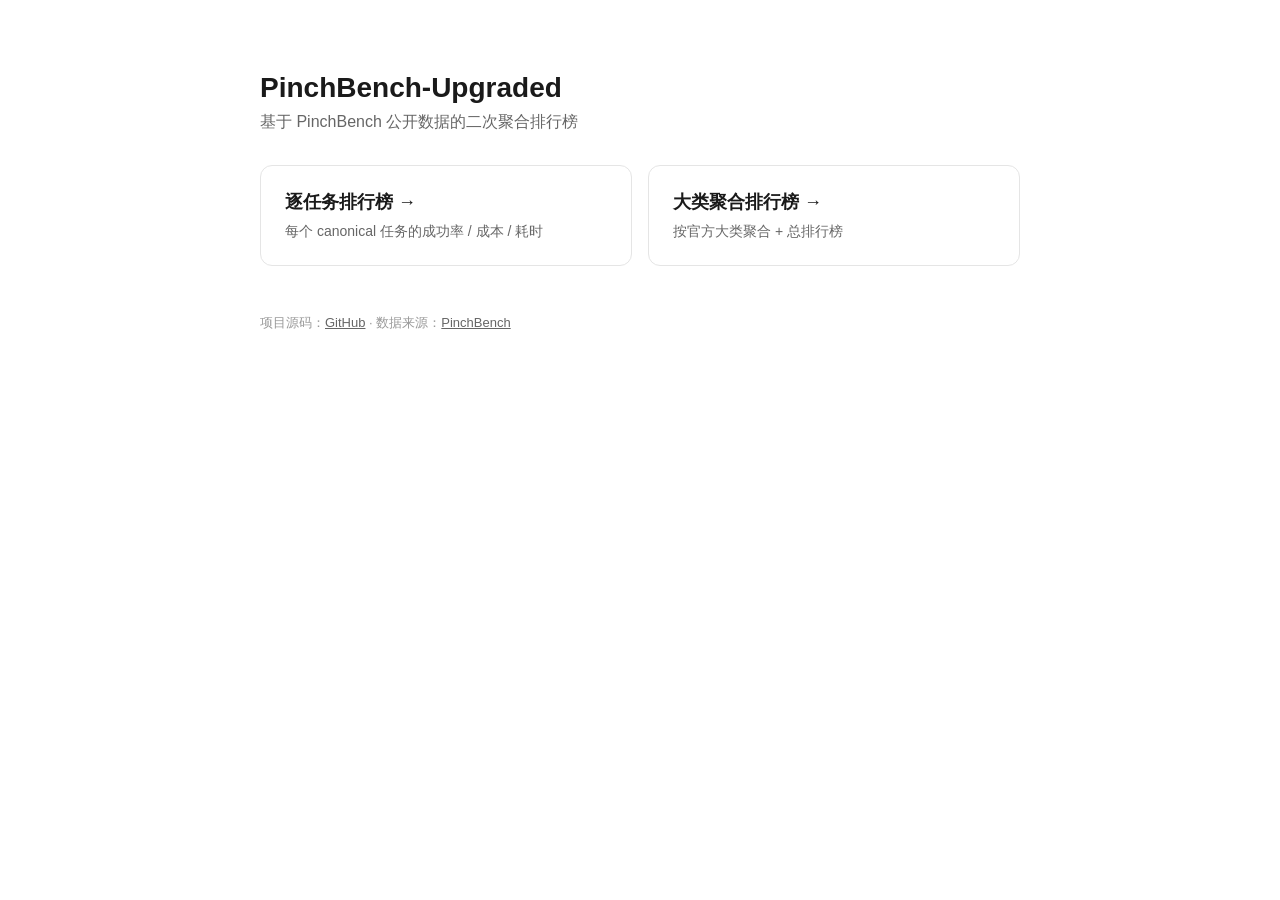
==== index.html @ 32dd15e4 "Rename ranking.html to index.html" ====
<!DOCTYPE html>
<html lang="zh-CN">
<head>
  <meta charset="UTF-8">
  <title>PinchBench-Upgraded · 排行榜</title>
  <style>
    body { font-family: -apple-system, "PingFang SC", "Microsoft YaHei", sans-serif;
           max-width: 760px; margin: 8vh auto; padding: 0 24px; color: #1a1a1a; }
    h1 { font-size: 28px; margin-bottom: 8px; }
    p.sub { color: #666; margin-top: 0; }
    .grid { display: grid; grid-template-columns: 1fr 1fr; gap: 16px; margin-top: 32px; }
    @media (max-width: 600px) { .grid { grid-template-columns: 1fr; } }
    a.card { display: block; padding: 24px; border: 1px solid #e5e5e5; border-radius: 12px;
             text-decoration: none; color: inherit; transition: all .15s; }
    a.card:hover { border-color: #1a1a1a; transform: translateY(-2px); }
    a.card h2 { margin: 0 0 8px; font-size: 18px; }
    a.card span { color: #666; font-size: 14px; }
    footer { margin-top: 48px; font-size: 13px; color: #999; }
    footer a { color: #666; }
  </style>
</head>
<body>
  <h1>PinchBench-Upgraded</h1>
  <p class="sub">基于 PinchBench 公开数据的二次聚合排行榜</p>

  <div class="grid">
    <a class="card" href="./pinchbench_data/current-newest2.0.0-20260520/analysis/current_task_rankings/current_selected_task_rankings.html">
      <h2>逐任务排行榜 →</h2>
      <span>每个 canonical 任务的成功率 / 成本 / 耗时</span>
    </a>
    <a class="card" href="./pinchbench_data/current-newest2.0.0-20260520/analysis/current_task_rankings/current_selected_category_rankings.html">
      <h2>大类聚合排行榜 →</h2>
      <span>按官方大类聚合 + 总排行榜</span>
    </a>
  </div>

  <footer>
    项目源码：<a href="https://github.com/UnicomAI/pinchbench-upgraded">GitHub</a> · 数据来源：<a href="https://pinchbench.com/">PinchBench</a>
  </footer>
</body>
</html>
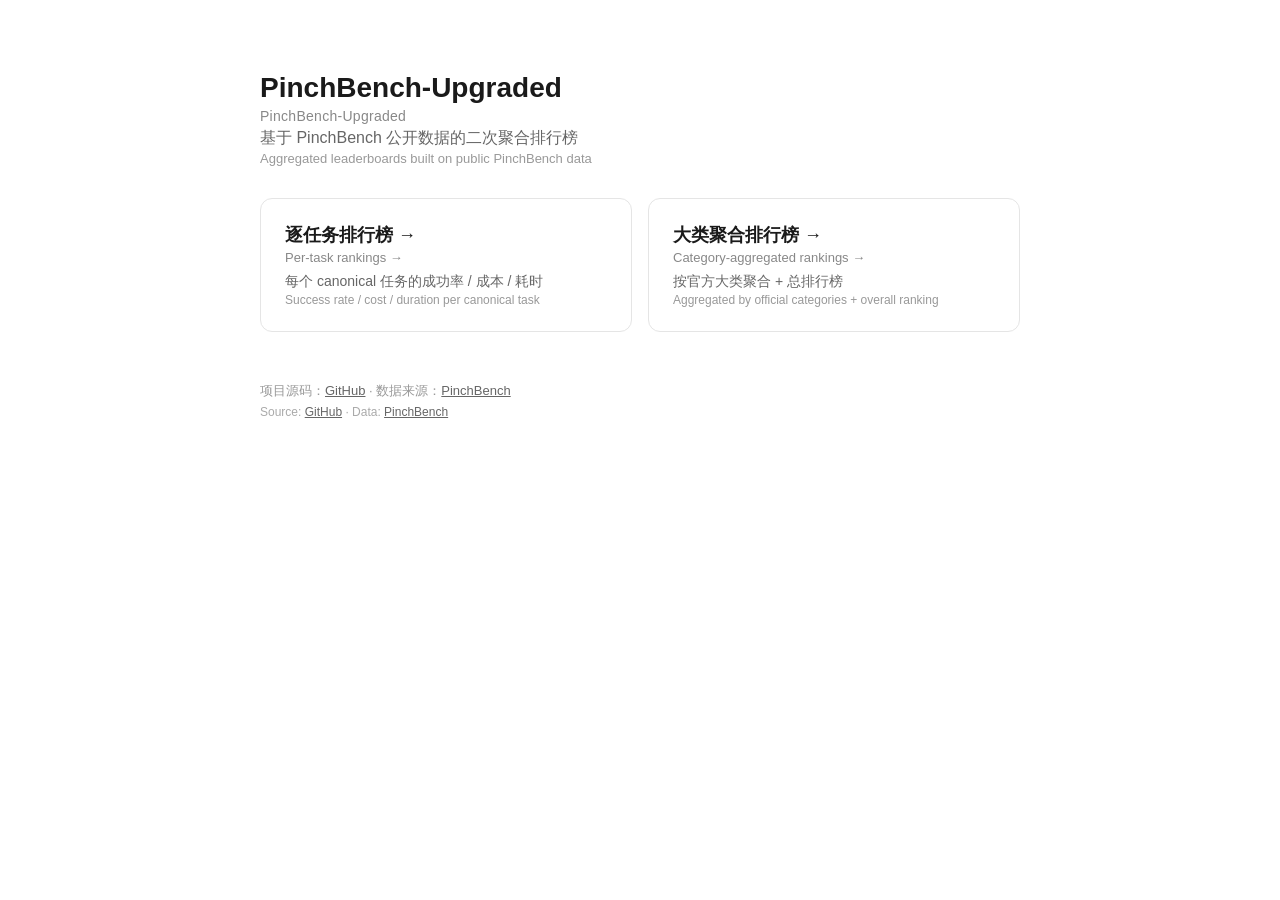
==== commit 8d94512b: "Update index.html" ====
--- a/index.html
+++ b/index.html
@@ -2,40 +2,64 @@
 <html lang="zh-CN">
 <head>
   <meta charset="UTF-8">
-  <title>PinchBench-Upgraded · 排行榜</title>
+  <title>PinchBench-Upgraded · 排行榜 / Leaderboards</title>
   <style>
     body { font-family: -apple-system, "PingFang SC", "Microsoft YaHei", sans-serif;
            max-width: 760px; margin: 8vh auto; padding: 0 24px; color: #1a1a1a; }
-    h1 { font-size: 28px; margin-bottom: 8px; }
+    h1 { font-size: 28px; margin-bottom: 4px; }
+    h1 .en { display: block; font-size: 14px; color: #888; font-weight: 400; margin-top: 4px; letter-spacing: 0.02em; }
     p.sub { color: #666; margin-top: 0; }
+    p.sub .en { display: block; font-size: 13px; color: #999; margin-top: 2px; }
     .grid { display: grid; grid-template-columns: 1fr 1fr; gap: 16px; margin-top: 32px; }
     @media (max-width: 600px) { .grid { grid-template-columns: 1fr; } }
     a.card { display: block; padding: 24px; border: 1px solid #e5e5e5; border-radius: 12px;
              text-decoration: none; color: inherit; transition: all .15s; }
     a.card:hover { border-color: #1a1a1a; transform: translateY(-2px); }
     a.card h2 { margin: 0 0 8px; font-size: 18px; }
-    a.card span { color: #666; font-size: 14px; }
-    footer { margin-top: 48px; font-size: 13px; color: #999; }
+    a.card h2 .en { display: block; font-size: 13px; color: #888; font-weight: 400; margin-top: 3px; }
+    a.card span.desc { color: #666; font-size: 14px; display: block; }
+    a.card span.desc .en { display: block; font-size: 12px; color: #999; margin-top: 2px; }
+    footer { margin-top: 48px; font-size: 13px; color: #999; line-height: 1.7; }
     footer a { color: #666; }
+    footer .en { display: block; font-size: 12px; color: #aaa; }
   </style>
 </head>
 <body>
-  <h1>PinchBench-Upgraded</h1>
-  <p class="sub">基于 PinchBench 公开数据的二次聚合排行榜</p>
+  <h1>
+    PinchBench-Upgraded
+    <span class="en">PinchBench-Upgraded</span>
+  </h1>
+  <p class="sub">
+    基于 PinchBench 公开数据的二次聚合排行榜
+    <span class="en">Aggregated leaderboards built on public PinchBench data</span>
+  </p>
 
   <div class="grid">
     <a class="card" href="./pinchbench_data/current-newest2.0.0-20260520/analysis/current_task_rankings/current_selected_task_rankings.html">
-      <h2>逐任务排行榜 →</h2>
-      <span>每个 canonical 任务的成功率 / 成本 / 耗时</span>
+      <h2>
+        逐任务排行榜 →
+        <span class="en">Per-task rankings →</span>
+      </h2>
+      <span class="desc">
+        每个 canonical 任务的成功率 / 成本 / 耗时
+        <span class="en">Success rate / cost / duration per canonical task</span>
+      </span>
     </a>
-    <a class="card" href="./pinchbench_data/current-newest2.0.0-20260520/analysis/current_task_rankings/current_selected_category_rankings.html">
-      <h2>大类聚合排行榜 →</h2>
-      <span>按官方大类聚合 + 总排行榜</span>
+    <a class="card" href="./pinchbench_data/current-newest2.0.0-20260520/analysis/current_category_rankings/current_selected_category_rankings.html">
+      <h2>
+        大类聚合排行榜 →
+        <span class="en">Category-aggregated rankings →</span>
+      </h2>
+      <span class="desc">
+        按官方大类聚合 + 总排行榜
+        <span class="en">Aggregated by official categories + overall ranking</span>
+      </span>
     </a>
   </div>
 
   <footer>
     项目源码：<a href="https://github.com/UnicomAI/pinchbench-upgraded">GitHub</a> · 数据来源：<a href="https://pinchbench.com/">PinchBench</a>
+    <span class="en">Source: <a href="https://github.com/UnicomAI/pinchbench-upgraded">GitHub</a> · Data: <a href="https://pinchbench.com/">PinchBench</a></span>
   </footer>
 </body>
 </html>
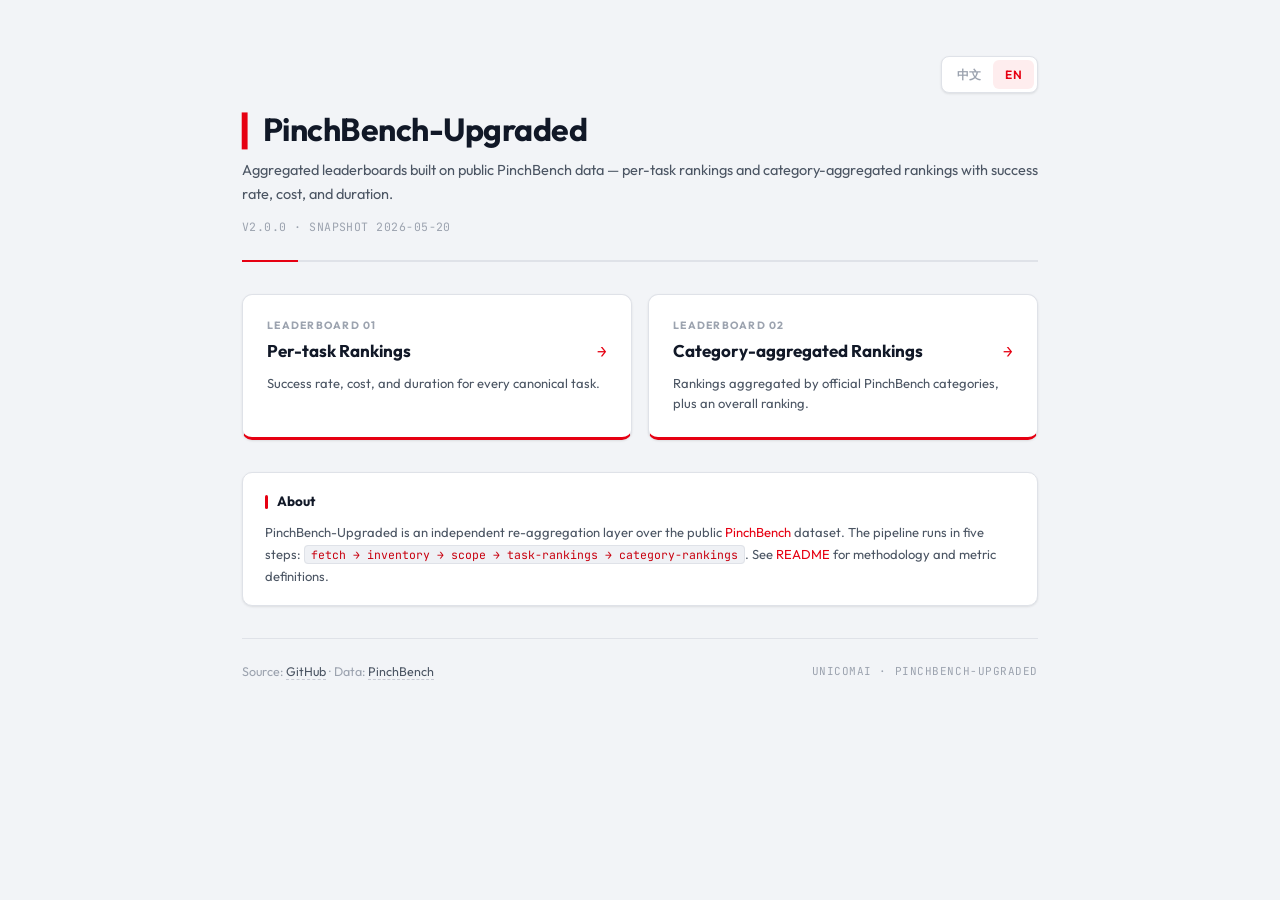
==== commit 004bbe39: "Update index.html" ====
--- a/index.html
+++ b/index.html
@@ -1,65 +1,368 @@
 <!DOCTYPE html>
-<html lang="zh-CN">
+<html lang="en">
 <head>
   <meta charset="UTF-8">
-  <title>PinchBench-Upgraded · 排行榜 / Leaderboards</title>
+  <meta name="viewport" content="width=device-width, initial-scale=1">
+  <title>PinchBench-Upgraded · Leaderboards</title>
+  <link rel="preconnect" href="https://fonts.googleapis.com">
+  <link rel="preconnect" href="https://fonts.gstatic.com" crossorigin>
+  <link href="https://fonts.googleapis.com/css2?family=Outfit:wght@400;500;600;700&family=JetBrains+Mono:wght@400;500&display=swap" rel="stylesheet">
   <style>
-    body { font-family: -apple-system, "PingFang SC", "Microsoft YaHei", sans-serif;
-           max-width: 760px; margin: 8vh auto; padding: 0 24px; color: #1a1a1a; }
-    h1 { font-size: 28px; margin-bottom: 4px; }
-    h1 .en { display: block; font-size: 14px; color: #888; font-weight: 400; margin-top: 4px; letter-spacing: 0.02em; }
-    p.sub { color: #666; margin-top: 0; }
-    p.sub .en { display: block; font-size: 13px; color: #999; margin-top: 2px; }
-    .grid { display: grid; grid-template-columns: 1fr 1fr; gap: 16px; margin-top: 32px; }
-    @media (max-width: 600px) { .grid { grid-template-columns: 1fr; } }
-    a.card { display: block; padding: 24px; border: 1px solid #e5e5e5; border-radius: 12px;
-             text-decoration: none; color: inherit; transition: all .15s; }
-    a.card:hover { border-color: #1a1a1a; transform: translateY(-2px); }
-    a.card h2 { margin: 0 0 8px; font-size: 18px; }
-    a.card h2 .en { display: block; font-size: 13px; color: #888; font-weight: 400; margin-top: 3px; }
-    a.card span.desc { color: #666; font-size: 14px; display: block; }
-    a.card span.desc .en { display: block; font-size: 12px; color: #999; margin-top: 2px; }
-    footer { margin-top: 48px; font-size: 13px; color: #999; line-height: 1.7; }
-    footer a { color: #666; }
-    footer .en { display: block; font-size: 12px; color: #aaa; }
+    :root {
+      --red:        #E60012;
+      --red-hover:  #C8000F;
+      --red-light:  rgba(230,0,18,.07);
+      --red-border: rgba(230,0,18,.18);
+
+      --bg:         #F2F4F7;
+      --surface:    #FFFFFF;
+      --surface-2:  #F8F9FB;
+      --surface-3:  #EFF1F5;
+
+      --border:     #DFE2E8;
+      --border-hi:  #C8CBD4;
+
+      --text-1:     #111827;
+      --text-2:     #4B5563;
+      --text-3:     #9CA3AF;
+
+      --shadow-sm:  0 1px 3px rgba(0,0,0,.06), 0 1px 2px rgba(0,0,0,.04);
+      --shadow-md:  0 4px 12px rgba(0,0,0,.07), 0 2px 4px rgba(0,0,0,.04);
+
+      --font-ui:    'Outfit', "PingFang SC", "Microsoft YaHei", "Noto Sans SC", sans-serif;
+      --font-data:  'JetBrains Mono', "Courier New", monospace;
+
+      --r:          10px;
+    }
+
+    *, *::before, *::after { box-sizing: border-box; margin: 0; padding: 0; }
+    html { scroll-behavior: smooth; }
+    body {
+      font-family: var(--font-ui);
+      background: var(--bg);
+      color: var(--text-1);
+      line-height: 1.6;
+      min-height: 100vh;
+      animation: pg-in .4s ease both;
+    }
+    @keyframes pg-in {
+      from { opacity: 0; transform: translateY(12px); }
+      to   { opacity: 1; transform: translateY(0); }
+    }
+    a { color: var(--red); text-decoration: none; }
+    a:hover { text-decoration: underline; }
+
+    /* ── Page Shell ─────────────────────────────────────── */
+    .page {
+      max-width: 860px;
+      margin: 0 auto;
+      padding: 56px 32px 64px;
+    }
+
+    /* ── Top Bar (lang toggle) ──────────────────────────── */
+    .topbar {
+      display: flex;
+      justify-content: flex-end;
+      margin-bottom: 18px;
+    }
+    .lang-toggle {
+      display: inline-flex;
+      border: 1px solid var(--border);
+      border-radius: 8px;
+      background: var(--surface);
+      padding: 3px;
+      box-shadow: var(--shadow-sm);
+    }
+    .lang-toggle input { display: none; }
+    .lang-toggle label {
+      padding: 5px 12px;
+      font-size: 12px;
+      font-weight: 600;
+      color: var(--text-3);
+      cursor: pointer;
+      border-radius: 6px;
+      letter-spacing: .03em;
+      transition: background .15s, color .15s;
+    }
+    .lang-toggle label:hover { color: var(--text-1); }
+    .lang-toggle input:checked + label {
+      background: var(--red-light);
+      color: var(--red);
+    }
+
+    /* ── Page Header ────────────────────────────────────── */
+    .page-header {
+      margin-bottom: 32px;
+      padding-bottom: 24px;
+      border-bottom: 2px solid var(--border);
+      position: relative;
+    }
+    .page-header::after {
+      content: '';
+      position: absolute;
+      bottom: -2px; left: 0;
+      width: 56px; height: 2px;
+      background: var(--red);
+    }
+    .page-title {
+      font-size: 32px;
+      font-weight: 700;
+      color: var(--text-1);
+      letter-spacing: -.015em;
+      line-height: 1.15;
+    }
+    .page-title .brand-mark {
+      font-family: var(--font-data);
+      font-size: 28px;
+      color: var(--red);
+      margin-right: 4px;
+    }
+    .page-subtitle {
+      margin-top: 10px;
+      font-size: 14.5px;
+      color: var(--text-2);
+      line-height: 1.65;
+    }
+    .page-meta {
+      margin-top: 12px;
+      font-size: 11.5px;
+      color: var(--text-3);
+      font-family: var(--font-data);
+      letter-spacing: .04em;
+      text-transform: uppercase;
+    }
+
+    /* ── Cards Grid ─────────────────────────────────────── */
+    .grid {
+      display: grid;
+      grid-template-columns: 1fr 1fr;
+      gap: 16px;
+      margin-bottom: 32px;
+    }
+    @media (max-width: 640px) {
+      .grid { grid-template-columns: 1fr; }
+      .page { padding: 36px 20px 48px; }
+      .page-title { font-size: 26px; }
+    }
+    .card {
+      display: block;
+      background: var(--surface);
+      border: 1px solid var(--border);
+      border-radius: var(--r);
+      border-bottom: 3px solid var(--red);
+      padding: 22px 24px 24px;
+      box-shadow: var(--shadow-sm);
+      transition: box-shadow .18s, transform .18s, border-color .18s;
+      color: inherit;
+    }
+    .card:hover {
+      box-shadow: var(--shadow-md);
+      transform: translateY(-2px);
+      text-decoration: none;
+      border-color: var(--border-hi);
+      border-bottom-color: var(--red);
+    }
+    .card-label {
+      font-size: 10.5px;
+      font-weight: 700;
+      color: var(--text-3);
+      text-transform: uppercase;
+      letter-spacing: .12em;
+    }
+    .card-title {
+      display: flex;
+      align-items: baseline;
+      justify-content: space-between;
+      gap: 8px;
+      margin-top: 6px;
+      font-size: 17px;
+      font-weight: 700;
+      color: var(--text-1);
+      line-height: 1.3;
+    }
+    .card-arrow {
+      color: var(--red);
+      font-family: var(--font-data);
+      font-weight: 500;
+      font-size: 16px;
+      transition: transform .18s;
+    }
+    .card:hover .card-arrow { transform: translateX(3px); }
+    .card-desc {
+      margin-top: 10px;
+      font-size: 13px;
+      color: var(--text-2);
+      line-height: 1.55;
+    }
+
+    /* ── Info Panel ─────────────────────────────────────── */
+    .panel {
+      background: var(--surface);
+      border: 1px solid var(--border);
+      border-radius: var(--r);
+      padding: 18px 22px;
+      margin-bottom: 32px;
+      box-shadow: var(--shadow-sm);
+    }
+    .panel-title {
+      font-size: 13.5px;
+      font-weight: 700;
+      color: var(--text-1);
+      margin-bottom: 8px;
+      display: flex;
+      align-items: center;
+      gap: 9px;
+    }
+    .panel-title::before {
+      content: '';
+      width: 3px; height: 14px;
+      background: var(--red);
+      border-radius: 2px;
+    }
+    .panel-body {
+      font-size: 13px;
+      color: var(--text-2);
+      line-height: 1.7;
+    }
+    .panel-body code {
+      font-family: var(--font-data);
+      font-size: 11.5px;
+      background: var(--surface-3);
+      color: var(--red-hover);
+      padding: 1px 6px;
+      border-radius: 4px;
+      border: 1px solid var(--border);
+    }
+
+    /* ── Footer ─────────────────────────────────────────── */
+    footer {
+      padding-top: 22px;
+      border-top: 1px solid var(--border);
+      font-size: 12.5px;
+      color: var(--text-3);
+      line-height: 1.7;
+      display: flex;
+      justify-content: space-between;
+      align-items: center;
+      flex-wrap: wrap;
+      gap: 8px;
+    }
+    footer a {
+      color: var(--text-2);
+      border-bottom: 1px dashed var(--border-hi);
+      transition: color .15s, border-color .15s;
+    }
+    footer a:hover {
+      color: var(--red);
+      border-bottom-color: var(--red);
+      text-decoration: none;
+    }
+    .footer-tag {
+      font-family: var(--font-data);
+      font-size: 11px;
+      letter-spacing: .05em;
+      text-transform: uppercase;
+      color: var(--text-3);
+    }
+
+    /* ── Bilingual content ──────────────────────────────── */
+    [data-lang="en"] { display: none; }
+    body.lang-en [data-lang="zh"] { display: none; }
+    body.lang-en [data-lang="en"] { display: revert; }
   </style>
 </head>
-<body>
-  <h1>
-    PinchBench-Upgraded
-    <span class="en">PinchBench-Upgraded</span>
-  </h1>
-  <p class="sub">
-    基于 PinchBench 公开数据的二次聚合排行榜
-    <span class="en">Aggregated leaderboards built on public PinchBench data</span>
-  </p>
-
-  <div class="grid">
-    <a class="card" href="./pinchbench_data/current-newest2.0.0-20260520/analysis/current_task_rankings/current_selected_task_rankings.html">
-      <h2>
-        逐任务排行榜 →
-        <span class="en">Per-task rankings →</span>
-      </h2>
-      <span class="desc">
-        每个 canonical 任务的成功率 / 成本 / 耗时
-        <span class="en">Success rate / cost / duration per canonical task</span>
-      </span>
-    </a>
-    <a class="card" href="./pinchbench_data/current-newest2.0.0-20260520/analysis/current_category_rankings/current_selected_category_rankings.html">
-      <h2>
-        大类聚合排行榜 →
-        <span class="en">Category-aggregated rankings →</span>
-      </h2>
-      <span class="desc">
-        按官方大类聚合 + 总排行榜
-        <span class="en">Aggregated by official categories + overall ranking</span>
-      </span>
-    </a>
+<body class="lang-en">
+  <div class="page">
+
+    <div class="topbar">
+      <div class="lang-toggle" role="radiogroup" aria-label="Language">
+        <input type="radio" name="lang" id="lang-zh" value="zh">
+        <label for="lang-zh">中文</label>
+        <input type="radio" name="lang" id="lang-en" value="en" checked>
+        <label for="lang-en">EN</label>
+      </div>
+    </div>
+
+    <header class="page-header">
+      <h1 class="page-title">
+        <span class="brand-mark">▍</span>PinchBench-Upgraded
+      </h1>
+      <p class="page-subtitle">
+        <span data-lang="en">Aggregated leaderboards built on public PinchBench data — per-task rankings and category-aggregated rankings with success rate, cost, and duration.</span>
+        <span data-lang="zh">基于 PinchBench 公开数据的二次聚合排行榜——逐任务排行 + 大类聚合排行，覆盖成功率、成本与耗时。</span>
+      </p>
+      <div class="page-meta">v2.0.0 · Snapshot 2026-05-20</div>
+    </header>
+
+    <div class="grid">
+      <a class="card" href="./pinchbench_data/current-newest2.0.0-20260520/analysis/current_task_rankings/current_selected_task_rankings.html">
+        <div class="card-label">
+          <span data-lang="en">Leaderboard 01</span>
+          <span data-lang="zh">榜单 01</span>
+        </div>
+        <div class="card-title">
+          <span>
+            <span data-lang="en">Per-task Rankings</span>
+            <span data-lang="zh">逐任务排行榜</span>
+          </span>
+          <span class="card-arrow">→</span>
+        </div>
+        <div class="card-desc">
+          <span data-lang="en">Success rate, cost, and duration for every canonical task.</span>
+          <span data-lang="zh">每个 canonical 任务的成功率、成本与耗时。</span>
+        </div>
+      </a>
+
+      <a class="card" href="./pinchbench_data/current-newest2.0.0-20260520/analysis/current_category_rankings/current_selected_category_rankings.html">
+        <div class="card-label">
+          <span data-lang="en">Leaderboard 02</span>
+          <span data-lang="zh">榜单 02</span>
+        </div>
+        <div class="card-title">
+          <span>
+            <span data-lang="en">Category-aggregated Rankings</span>
+            <span data-lang="zh">大类聚合排行榜</span>
+          </span>
+          <span class="card-arrow">→</span>
+        </div>
+        <div class="card-desc">
+          <span data-lang="en">Rankings aggregated by official PinchBench categories, plus an overall ranking.</span>
+          <span data-lang="zh">按 PinchBench 官方大类聚合 + 总排行榜。</span>
+        </div>
+      </a>
+    </div>
+
+    <div class="panel">
+      <div class="panel-title">
+        <span data-lang="en">About</span>
+        <span data-lang="zh">项目说明</span>
+      </div>
+      <div class="panel-body">
+        <span data-lang="en">PinchBench-Upgraded is an independent re-aggregation layer over the public <a href="https://pinchbench.com/" target="_blank" rel="noopener">PinchBench</a> dataset. The pipeline runs in five steps: <code>fetch → inventory → scope → task-rankings → category-rankings</code>. See <a href="https://github.com/UnicomAI/pinchbench-upgraded" target="_blank" rel="noopener">README</a> for methodology and metric definitions.</span>
+        <span data-lang="zh">PinchBench-Upgraded 在 <a href="https://pinchbench.com/" target="_blank" rel="noopener">PinchBench</a> 公开数据之上做二次聚合，流水线分五步：<code>fetch → inventory → scope → task-rankings → category-rankings</code>。指标口径与方法论详见 <a href="https://github.com/UnicomAI/pinchbench-upgraded" target="_blank" rel="noopener">README</a>。</span>
+      </div>
+    </div>
+
+    <footer>
+      <div>
+        <span data-lang="en">Source: <a href="https://github.com/UnicomAI/pinchbench-upgraded" target="_blank" rel="noopener">GitHub</a> · Data: <a href="https://pinchbench.com/" target="_blank" rel="noopener">PinchBench</a></span>
+        <span data-lang="zh">项目源码：<a href="https://github.com/UnicomAI/pinchbench-upgraded" target="_blank" rel="noopener">GitHub</a> · 数据来源：<a href="https://pinchbench.com/" target="_blank" rel="noopener">PinchBench</a></span>
+      </div>
+      <div class="footer-tag">UnicomAI · PinchBench-Upgraded</div>
+    </footer>
+
   </div>
 
-  <footer>
-    项目源码：<a href="https://github.com/UnicomAI/pinchbench-upgraded">GitHub</a> · 数据来源：<a href="https://pinchbench.com/">PinchBench</a>
-    <span class="en">Source: <a href="https://github.com/UnicomAI/pinchbench-upgraded">GitHub</a> · Data: <a href="https://pinchbench.com/">PinchBench</a></span>
-  </footer>
+  <script>
+    (() => {
+      const apply = () => {
+        const v = document.querySelector('input[name=lang]:checked')?.value || 'en';
+        document.body.classList.toggle('lang-en', v === 'en');
+        document.documentElement.lang = v === 'en' ? 'en' : 'zh-CN';
+      };
+      document.querySelectorAll('input[name=lang]').forEach(r => r.addEventListener('change', apply));
+      apply();
+    })();
+  </script>
 </body>
 </html>
